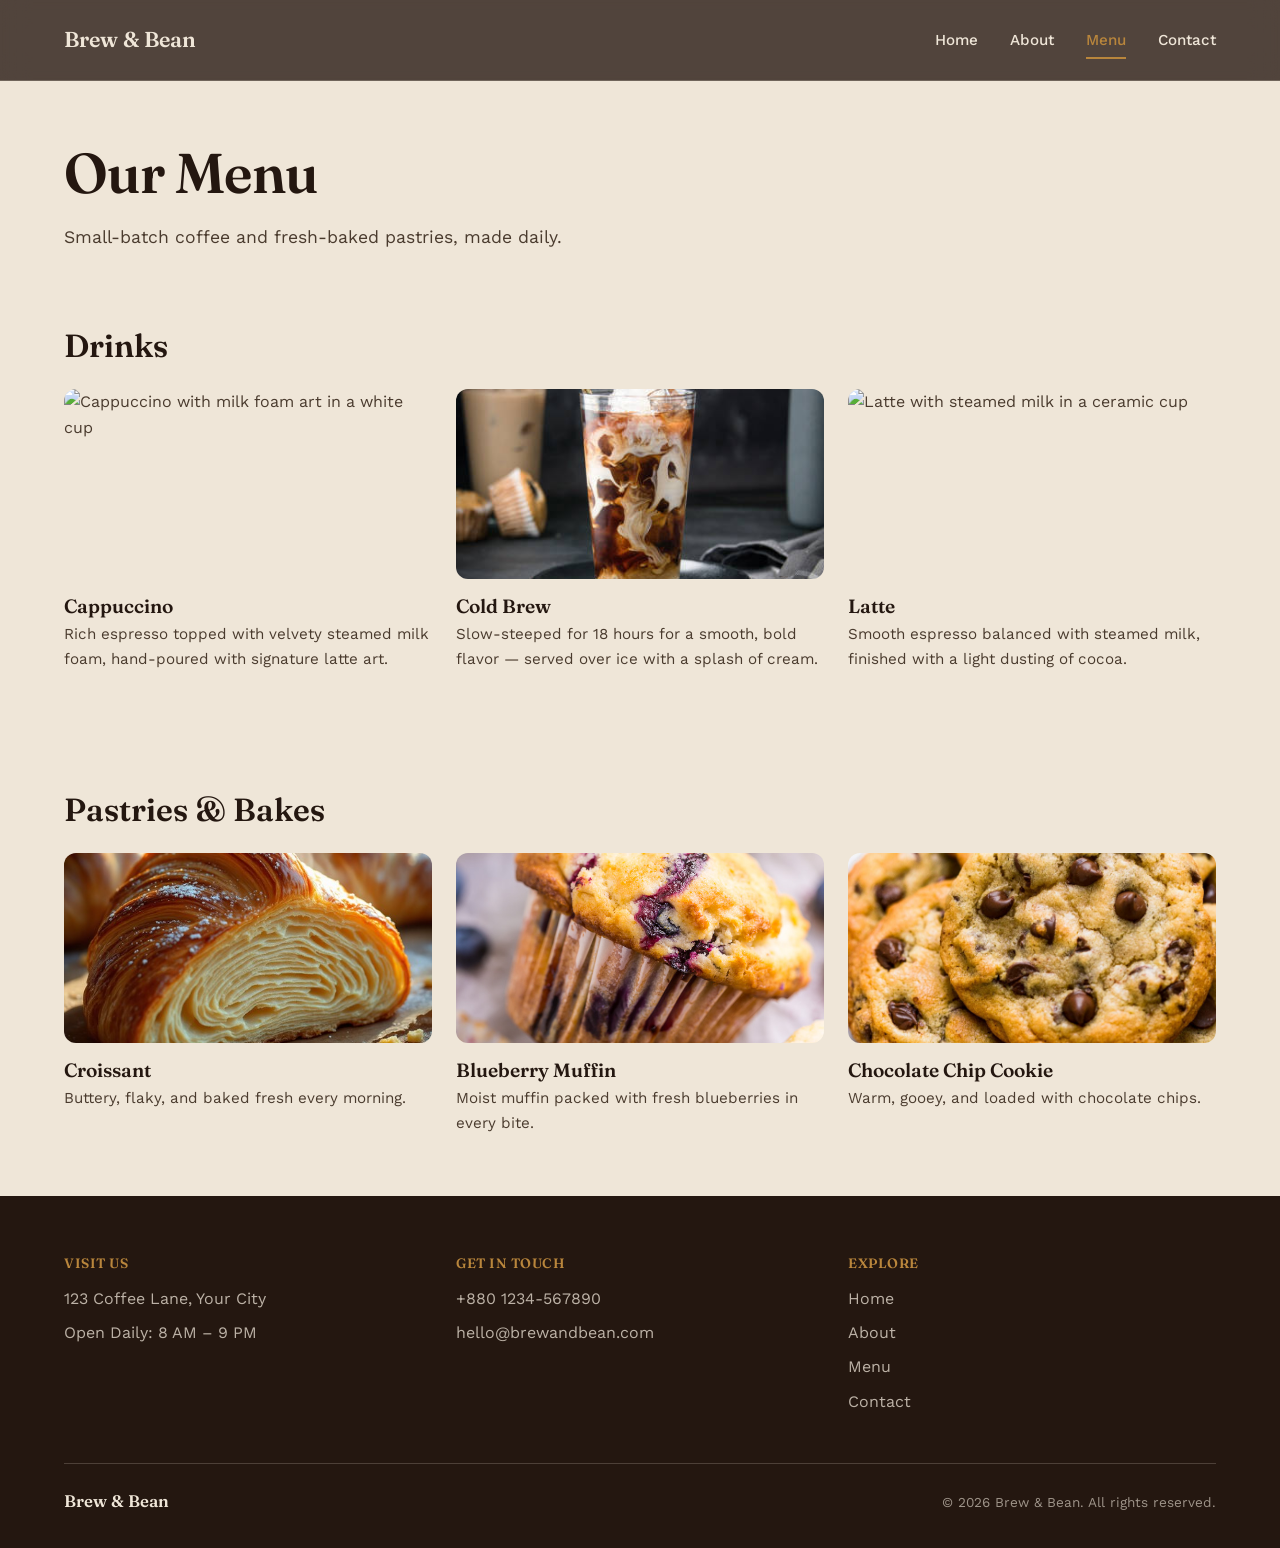
==== menu.html @ 31df15b6 "Project 1: Brew & Bean static webpage (DecodeLabs Frontend Dev Training)" ====
<!DOCTYPE html>
<html lang="en">

<head>
  <meta charset="UTF-8">
  <meta name="viewport" content="width=device-width, initial-scale=1.0">
  <meta name="description" content="Explore the Brew & Bean menu — coffee, drinks, and fresh-baked pastries.">
  <title>Menu — Brew &amp; Bean</title>
  <link rel="preconnect" href="https://fonts.googleapis.com">
  <link rel="preconnect" href="https://fonts.gstatic.com" crossorigin>
  <link
    href="https://fonts.googleapis.com/css2?family=Fraunces:opsz,wght@9..144,600;9..144,700&family=Work+Sans:wght@400;500;600&display=swap"
    rel="stylesheet">
  <link rel="stylesheet" href="css/style.css">
</head>

<body>

  <!-- ===== Header Section ===== -->
  <header class="site-header">
    <div class="container site-header__inner">
      <a href="index.html" class="site-header__logo">Brew &amp; Bean</a>
      <nav class="nav" aria-label="Main navigation">
        <ul class="nav__list">
          <li class="nav__item"><a href="index.html" class="nav__link">Home</a></li>
          <li class="nav__item"><a href="about.html" class="nav__link">About</a></li>
          <li class="nav__item nav__item--has-dropdown">
            <a href="menu.html" class="nav__link nav__link--active">Menu</a>
            <ul class="nav__dropdown">
              <li><a href="menu.html#cappuccino" class="nav__dropdown-link">Cappuccino</a></li>
              <li><a href="menu.html#cold-brew" class="nav__dropdown-link">Cold Brew</a></li>
              <li><a href="menu.html#latte" class="nav__dropdown-link">Latte</a></li>
              <li><a href="menu.html#croissant" class="nav__dropdown-link">Croissant</a></li>
              <li><a href="menu.html#blueberry-muffin" class="nav__dropdown-link">Blueberry Muffin</a></li>
              <li><a href="menu.html#chocolate-chip-cookie" class="nav__dropdown-link">Chocolate Chip Cookie</a></li>
            </ul>
          </li>
          <li class="nav__item"><a href="contact.html" class="nav__link">Contact</a></li>
        </ul>
      </nav>
    </div>
  </header>

  <main>

    <!-- ===== Page Intro Section ===== -->
    <section class="page-intro container">
      <h1>Our Menu</h1>
      <p class="page-intro__text">Small-batch coffee and fresh-baked pastries, made daily.</p>
    </section>

    <!-- ===== Drinks Section ===== -->
    <section class="menu-category container">
      <h2>Drinks</h2>
      <ul class="menu-list">
        <li class="menu-item" id="cappuccino">
          <img src="images/cappuccino.jpg" width="380" height="190" alt="Cappuccino with milk foam art in a white cup"
            class="menu-item__img">
          <h3 class="menu-item__title">Cappuccino</h3>
          <p class="menu-item__text">Rich espresso topped with velvety steamed milk foam, hand-poured with signature
            latte art.</p>
        </li>
        <li class="menu-item" id="cold-brew">
          <img src="images/Cold Brew.jpg" width="380" height="190" alt="Iced cold brew coffee in a tall glass"
            class="menu-item__img">
          <h3 class="menu-item__title">Cold Brew</h3>
          <p class="menu-item__text">Slow-steeped for 18 hours for a smooth, bold flavor — served over ice with a splash
            of cream.</p>
        </li>
        <li class="menu-item" id="latte">
          <img src="images/latte.jpg" width="380" height="190" alt="Latte with steamed milk in a ceramic cup"
            class="menu-item__img">
          <h3 class="menu-item__title">Latte</h3>
          <p class="menu-item__text">Smooth espresso balanced with steamed milk, finished with a light dusting of cocoa.
          </p>
        </li>
      </ul>
    </section>

    <!-- ===== Pastries Section ===== -->
    <section class="menu-category container">
      <h2>Pastries &amp; Bakes</h2>
      <ul class="menu-list">
        <li class="menu-item" id="croissant">
          <img src="images/croissant.jpg" width="380" height="190" alt="Golden flaky croissants on a plate"
            class="menu-item__img">
          <h3 class="menu-item__title">Croissant</h3>
          <p class="menu-item__text">Buttery, flaky, and baked fresh every morning.</p>
        </li>
        <li class="menu-item" id="blueberry-muffin">
          <img src="images/Blueberry Muffin.jpg" width="380" height="190"
            alt="Blueberry muffin with fresh blueberries on top" class="menu-item__img">
          <h3 class="menu-item__title">Blueberry Muffin</h3>
          <p class="menu-item__text">Moist muffin packed with fresh blueberries in every bite.</p>
        </li>
        <li class="menu-item" id="chocolate-chip-cookie">
          <img src="images/Chocolate Chip Cookie.jpg" width="380" height="190"
            alt="Chocolate chip cookie with melted chocolate chunks" class="menu-item__img">
          <h3 class="menu-item__title">Chocolate Chip Cookie</h3>
          <p class="menu-item__text">Warm, gooey, and loaded with chocolate chips.</p>
        </li>
      </ul>
    </section>

  </main>

  <!-- ===== Footer Section ===== -->
  <footer class="site-footer">
    <div class="container">
      <div class="site-footer__inner">
        <div class="site-footer__block">
          <h2 class="site-footer__heading">Visit Us</h2>
          <p>123 Coffee Lane, Your City</p>
          <p>Open Daily: 8 AM – 9 PM</p>
        </div>
        <div class="site-footer__block">
          <h2 class="site-footer__heading">Get in Touch</h2>
          <p><a href="tel:+8801234567890" class="site-footer__link">+880 1234-567890</a></p>
          <p><a href="mailto:hello@brewandbean.com" class="site-footer__link">hello@brewandbean.com</a></p>
        </div>
        <div class="site-footer__block">
          <h2 class="site-footer__heading">Explore</h2>
          <p><a href="index.html" class="site-footer__link">Home</a></p>
          <p><a href="about.html" class="site-footer__link">About</a></p>
          <p><a href="menu.html" class="site-footer__link">Menu</a></p>
          <p><a href="contact.html" class="site-footer__link">Contact</a></p>
        </div>
      </div>
      <div class="site-footer__bottom">
        <p class="site-footer__brand">Brew &amp; Bean</p>
        <p class="site-footer__copyright">&copy; 2026 Brew &amp; Bean. All rights reserved.</p>
      </div>
    </div>
  </footer>

</body>

</html>
---- css/style.css ----
/* ==================================================
   Brew & Bean - master.css
   DecodeLabs Project 1: Static Webpage Design
   ================================================== */

* {
  margin: 0;
  padding: 0;
  box-sizing: border-box;
}

:root {
  --ink: #241710;
  --paper: #efe6d8;
  --paper-deep: #e1d2b8;
  --crema: #b9863c;
  --text-soft: #4a3b2e;
  --rule: rgba(36, 23, 16, 0.15);
  --rule-on-dark: rgba(239, 230, 216, 0.2);

  --header-height: 80px;
  --gutter: 24px;
  --row-margin: 60px;
  --max-width: 1200px;
  --radius: 4px;
  --radius-lg: 12px;
}

html {
  scroll-behavior: smooth;
}

body {
  font-family: "Work Sans", sans-serif;
  font-size: 1rem;
  color: var(--text-soft);
  background-color: var(--paper);
  line-height: 1.65;
  min-height: 100vh;
  display: grid;
  grid-template-rows: auto 1fr auto;
}

h1,
h2,
h3 {
  font-family: "Fraunces", serif;
  color: var(--ink);
  line-height: 1.15;
  font-weight: 600;
}

h1 {
  font-size: clamp(2.25rem, 5vw, 3.5rem);
  letter-spacing: -0.01em;
  margin-bottom: 1.1rem;
}

h2 {
  font-size: clamp(1.5rem, 3vw, 2rem);
  margin-bottom: 0.75rem;
}

h3 {
  font-size: 1.2rem;
  margin-bottom: 0.4rem;
}

p {
  max-width: 62ch;
}

img {
  max-width: 100%;
  height: auto;
  display: block;
}

a {
  color: inherit;
  text-decoration: none;
}

a:hover {
  text-decoration: underline;
}

a:focus-visible,
button:focus-visible,
input:focus-visible,
textarea:focus-visible {
  outline: 3px solid var(--crema);
  outline-offset: 2px;
}

ul {
  list-style: none;
}

/* ==================================================
   Container Section
   ================================================== */
.container {
  max-width: var(--max-width);
  margin: 0 auto;
  padding-left: var(--gutter);
  padding-right: var(--gutter);
}

/* ==================================================
   Button Section
   width: 160px / height: 48px / padding: 1rem / radius: 4px
   (exact values from the DRY Principle component blueprint)
   ================================================== */
.button {
  display: inline-flex;
  align-items: center;
  justify-content: center;
  min-width: 160px;
  height: 48px;
  padding: 0 1rem;
  border-radius: var(--radius);
  font-weight: 600;
  font-family: "Work Sans", sans-serif;
  font-size: 1rem;
  cursor: pointer;
  border: 2px solid transparent;
  transition:
    background-color 0.2s ease,
    color 0.2s ease,
    border-color 0.2s ease;
}

.button--primary {
  background-color: var(--crema);
  border-color: var(--crema);
  color: var(--ink);
}

.button--primary:hover,
.button--primary:focus-visible {
  background-color: transparent;
  color: var(--crema);
}

.button--outline {
  background: transparent;
  border-color: var(--ink);
  color: var(--ink);
}

.button--outline:hover,
.button--outline:focus-visible {
  background-color: var(--ink);
  color: var(--paper);
}

/* ==================================================
   Header Section (glass / frosted style)
   semi-transparent + backdrop-filter, kept dark enough
   that the light nav text still passes contrast
   ================================================== */
.site-header {
  background-color: rgba(36, 23, 16, 0.78);
  backdrop-filter: blur(14px);
  -webkit-backdrop-filter: blur(14px);
  border-bottom: 1px solid var(--rule-on-dark);
  position: sticky;
  top: 0;
  z-index: 10;
}

.site-header__inner {
  height: var(--header-height);
  display: flex;
  align-items: center;
  justify-content: space-between;
}

.site-header__logo {
  font-family: "Fraunces", serif;
  font-size: 1.35rem;
  font-weight: 600;
  color: var(--paper);
}

/* ==================================================
   Navigation Section
   ================================================== */
.nav__list {
  display: flex;
  align-items: center;
  gap: 2rem;
}

.nav__item {
  position: relative;
}

.nav__link {
  color: var(--paper);
  font-weight: 500;
  font-size: 0.95rem;
  padding: 0.5rem 0;
  border-bottom: 2px solid transparent;
}

.nav__link:hover,
.nav__link:focus-visible,
.nav__link--active {
  color: var(--crema);
  border-bottom-color: var(--crema);
}

.nav__dropdown {
  position: absolute;
  top: 100%;
  left: 0;
  min-width: 200px;
  background-color: rgba(36, 23, 16, 0.95);
  backdrop-filter: blur(14px);
  -webkit-backdrop-filter: blur(14px);
  border: 1px solid var(--rule-on-dark);
  box-shadow: 0 12px 24px rgba(0, 0, 0, 0.35);
  opacity: 0;
  visibility: hidden;
  transform: translateY(6px);
  transition:
    opacity 0.2s ease,
    transform 0.2s ease,
    visibility 0.2s ease;
}

.nav__item--has-dropdown:hover .nav__dropdown,
.nav__item--has-dropdown:focus-within .nav__dropdown {
  opacity: 1;
  visibility: visible;
  transform: translateY(0);
}

.nav__dropdown-link {
  display: block;
  padding: 0.65rem 1.1rem;
  color: var(--paper);
  font-size: 0.9rem;
  font-weight: 400;
}

.nav__dropdown-link:hover,
.nav__dropdown-link:focus-visible {
  background-color: rgba(185, 134, 60, 0.15);
  color: var(--crema);
}

/* ==================================================
   Section Spacing (vertical rhythm for every section)
   ================================================== */
section {
  padding: var(--row-margin) 0;
}

/* ==================================================
   Hero Section
   min-height: 100vh (minus header) / padding: 120px 0
   (exact values from the page blueprint)
   ================================================== */
.hero {
  position: relative;
  overflow: hidden;
  background-color: var(--ink);
  padding: 120px 0;
  min-height: calc(100vh - var(--header-height));
  display: flex;
  align-items: center;
}

.hero__bg {
  position: absolute;
  inset: 0;
  width: 100%;
  height: 100%;
  object-fit: cover;
}

.hero::after {
  content: "";
  position: absolute;
  inset: 0;
  background: linear-gradient(
    180deg,
    rgba(36, 23, 16, 0.75),
    rgba(36, 23, 16, 0.92)
  );
}

.hero .container {
  position: relative;
  z-index: 1;
}

.hero__title {
  color: var(--paper);
  max-width: 16ch;
  animation: fade-up 0.7s ease both;
}

.hero__text {
  color: rgba(239, 230, 216, 0.75);
  max-width: 46ch;
  font-size: 1.1rem;
  margin-bottom: 2rem;
  animation: fade-up 0.7s ease 0.15s both;
}

.hero .button {
  animation: fade-up 0.7s ease 0.3s both;
}

@keyframes fade-up {
  from {
    opacity: 0;
    transform: translateY(16px);
  }
  to {
    opacity: 1;
    transform: translateY(0);
  }
}

/* ==================================================
   Popular Picks Section
   literal 12-col content grid: 2 big tiles (span 3 cols,
   span 2 rows) + 4 small tiles (span 3 cols, 1 row each)
   ================================================== */
.popular__grid {
  display: grid;
  grid-template-columns: repeat(12, 1fr);
  grid-template-rows: repeat(2, 220px);
  gap: var(--gutter);
  margin-top: 1.5rem;
}

.popular-item {
  position: relative;
  display: block;
  overflow: hidden;
  border-radius: var(--radius-lg);
}

.popular-item:nth-child(1) {
  grid-column: 1 / span 3;
  grid-row: 1 / span 2;
}
.popular-item:nth-child(2) {
  grid-column: 4 / span 3;
  grid-row: 1 / span 2;
}
.popular-item:nth-child(3) {
  grid-column: 7 / span 3;
  grid-row: 1;
}
.popular-item:nth-child(4) {
  grid-column: 10 / span 3;
  grid-row: 1;
}
.popular-item:nth-child(5) {
  grid-column: 7 / span 3;
  grid-row: 2;
}
.popular-item:nth-child(6) {
  grid-column: 10 / span 3;
  grid-row: 2;
}

.popular-item__img {
  position: absolute;
  inset: 0;
  width: 100%;
  height: 100%;
  object-fit: cover;
  transition: transform 0.3s ease;
}

.popular-item:hover .popular-item__img,
.popular-item:focus-visible .popular-item__img {
  transform: scale(1.04);
}

.popular-item__label {
  position: absolute;
  left: 0;
  right: 0;
  bottom: 0;
  padding: 1.1rem 1.25rem;
  background: linear-gradient(
    to top,
    rgba(36, 23, 16, 0.88),
    rgba(36, 23, 16, 0)
  );
}

.popular-item__label h3 {
  color: var(--paper);
  margin-bottom: 0;
  font-size: 1.05rem;
}

/* ==================================================
   Story / Highlight Section (image + text, two column)
   ================================================== */
.story,
.highlight {
  display: flex;
  flex-wrap: wrap;
  align-items: center;
  gap: 3rem;
}

.story__img,
.highlight__img {
  flex: 1 1 380px;
  aspect-ratio: 5 / 4;
  object-fit: cover;
  border-radius: var(--radius-lg);
}

.story__content,
.highlight__content {
  flex: 1 1 380px;
}

/* ==================================================
   Row List Section (values list on the about page)
   ================================================== */
.row-list {
  border-top: 1px solid var(--rule);
}

.row-list__item {
  display: grid;
  grid-template-columns: 1fr 2fr;
  gap: var(--gutter);
  padding: 1.75rem 0;
  border-bottom: 1px solid var(--rule);
}

.row-list__item p {
  margin: 0;
}

/* ==================================================
   Menu Section
   12-col grid, 3 cards per row (each item spans 4 cols)
   ================================================== */
.menu-list {
  display: grid;
  grid-template-columns: repeat(12, 1fr);
  gap: var(--gutter);
  margin-top: 1.5rem;
}

.menu-item {
  grid-column: span 4;
  display: flex;
  flex-direction: column;
}

.menu-item__img {
  width: 100%;
  height: 190px;
  object-fit: cover;
  border-radius: var(--radius-lg);
}

.menu-item__title {
  margin-top: 1rem;
  margin-bottom: 0.3rem;
}

.menu-item__text {
  margin: 0;
  font-size: 0.95rem;
}

/* ==================================================
   Page Intro Section
   ================================================== */
.page-intro {
  padding-bottom: 1rem;
}

.page-intro__text {
  font-size: 1.1rem;
}

/* ==================================================
   Contact Section
   ================================================== */
.contact {
  display: flex;
  flex-wrap: wrap;
  gap: 3.5rem;
}

.contact__info,
.contact-form {
  flex: 1 1 380px;
}

.contact__link {
  display: inline-block;
  margin-bottom: 0.4rem;
  color: var(--crema);
  font-weight: 600;
}

.contact__map {
  position: relative;
  margin-top: 1.5rem;
  aspect-ratio: 10 / 7;
  border-radius: var(--radius-lg);
  overflow: hidden;
}

.contact__map iframe {
  position: absolute;
  inset: 0;
  width: 100%;
  height: 100%;
  border: 0;
}

.contact-form__group {
  margin-bottom: 1.25rem;
}

.contact-form__label {
  display: block;
  font-weight: 600;
  font-size: 0.9rem;
  margin-bottom: 0.4rem;
  color: var(--ink);
}

.contact-form__input,
.contact-form__textarea {
  width: 100%;
  padding: 0.75rem;
  border: 1px solid var(--rule);
  border-radius: var(--radius);
  font-family: inherit;
  font-size: 1rem;
  background-color: var(--paper-deep);
  color: var(--text-soft);
}

.contact-form__textarea {
  resize: vertical;
}

/* ==================================================
   Footer Section
   ================================================== */
.site-footer {
  background-color: var(--ink);
  color: var(--paper);
  padding: var(--row-margin) 0 2rem;
}

.site-footer__inner {
  display: grid;
  grid-template-columns: repeat(auto-fit, minmax(160px, 1fr));
  gap: var(--gutter);
  padding-bottom: 2.5rem;
  border-bottom: 1px solid var(--rule-on-dark);
  margin-bottom: 1.5rem;
}

.site-footer__heading {
  color: var(--crema);
  font-size: 0.85rem;
  letter-spacing: 0.04em;
  text-transform: uppercase;
  margin-bottom: 0.9rem;
}

.site-footer__block p {
  color: rgba(239, 230, 216, 0.75);
  margin-bottom: 0.5rem;
}

.site-footer__link {
  color: rgba(239, 230, 216, 0.75);
  font-weight: 400;
}

.site-footer__link:hover,
.site-footer__link:focus-visible {
  color: var(--crema);
}

.site-footer__bottom {
  display: flex;
  align-items: center;
  justify-content: space-between;
  flex-wrap: wrap;
  gap: 0.5rem;
}

.site-footer__brand {
  font-family: "Fraunces", serif;
  font-weight: 600;
  font-size: 1.05rem;
  color: var(--paper);
}

.site-footer__copyright {
  font-size: 0.85rem;
  color: rgba(239, 230, 216, 0.6);
}

/* ==================================================
   Responsive Section
   ================================================== */
@media (max-width: 720px) {
  .site-header__inner {
    flex-wrap: wrap;
    height: auto;
    padding-top: 1rem;
    padding-bottom: 1rem;
    gap: 0.75rem;
  }

  .site-header {
    position: static;
  }

  .nav__list {
    flex-wrap: wrap;
    gap: 1rem;
  }

  .row-list__item {
    grid-template-columns: 1fr;
  }

  .popular__grid {
    grid-template-columns: 1fr;
    grid-template-rows: none;
  }

  .popular-item:nth-child(1),
  .popular-item:nth-child(2),
  .popular-item:nth-child(3),
  .popular-item:nth-child(4),
  .popular-item:nth-child(5),
  .popular-item:nth-child(6) {
    grid-column: 1;
    grid-row: auto;
    aspect-ratio: 4 / 3;
  }

  .menu-item {
    grid-column: span 12;
  }

  .story,
  .highlight {
    gap: 1.5rem;
  }
}

/* ==================================================
   Reduced Motion Section
   ================================================== */
@media (prefers-reduced-motion: reduce) {
  html {
    scroll-behavior: auto;
  }

  * {
    transition: none !important;
  }

  .hero__title,
  .hero__text,
  .hero .button {
    animation: none;
  }
}
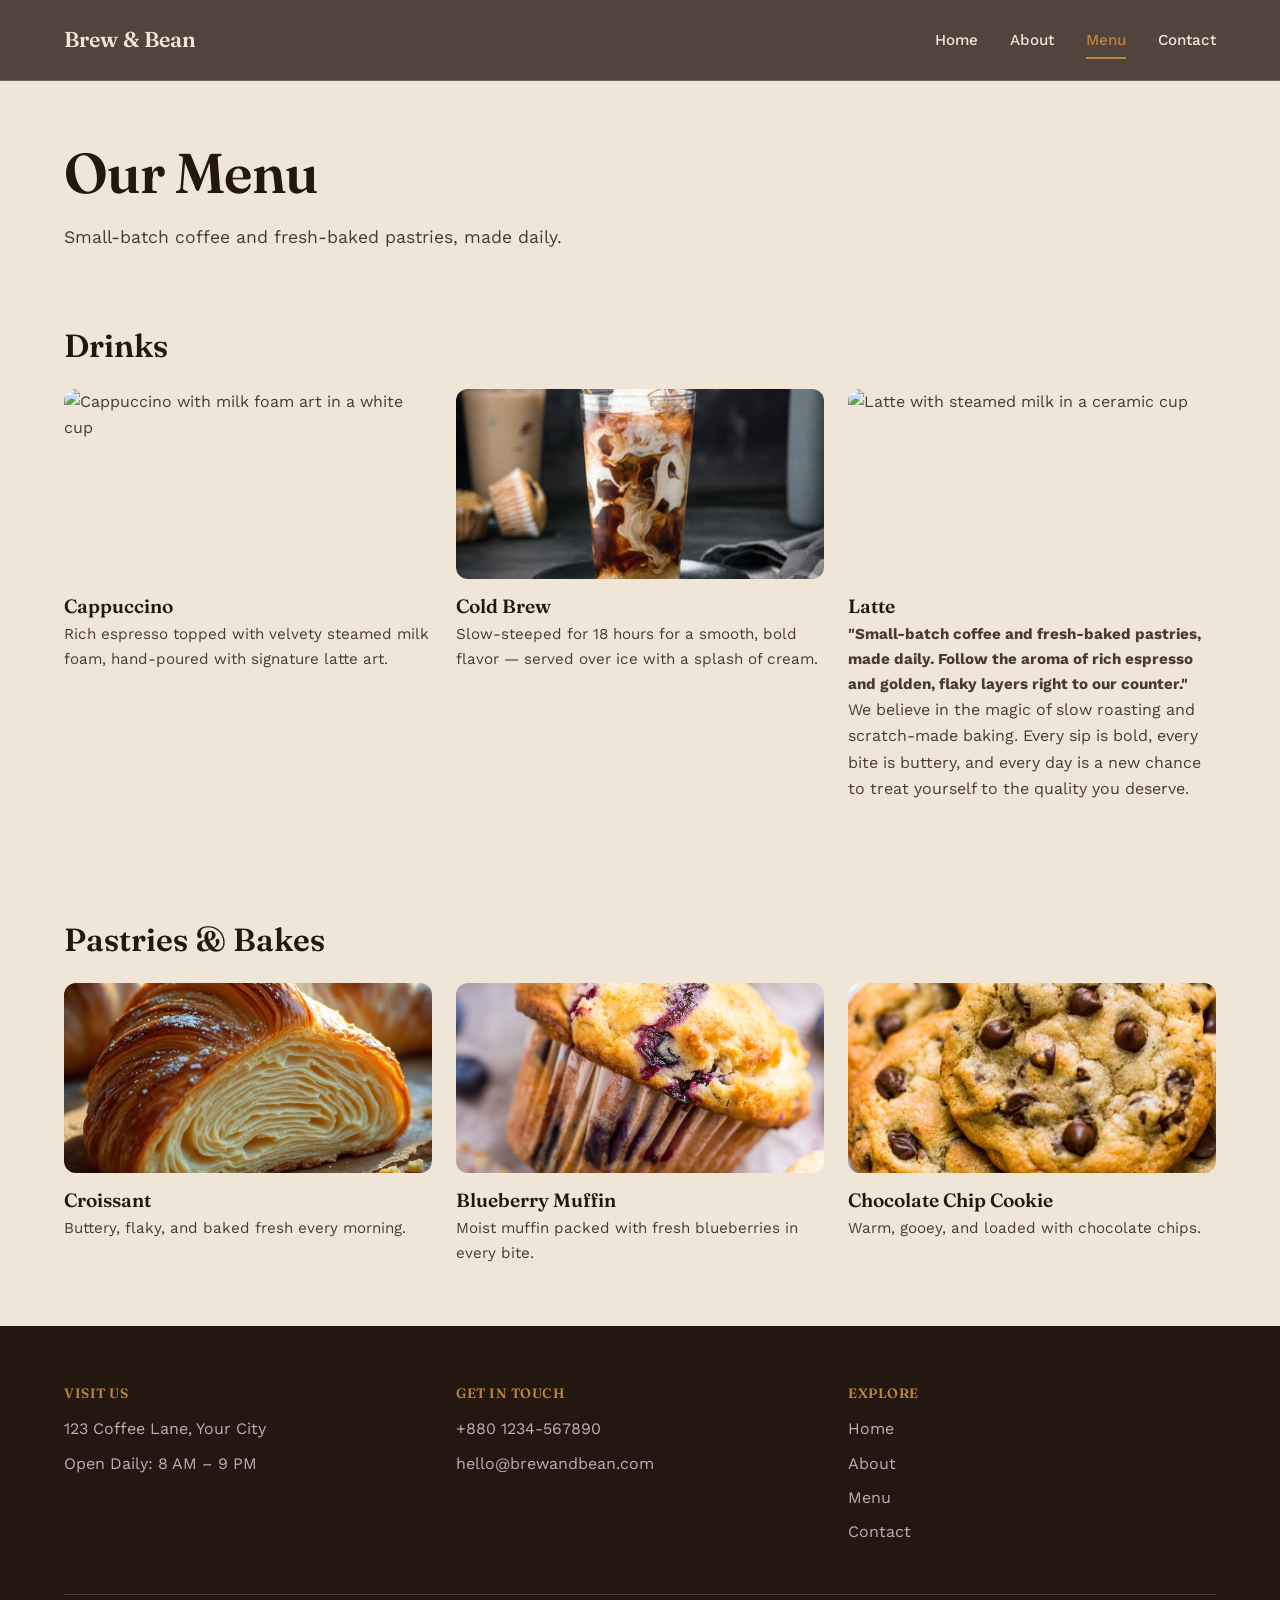
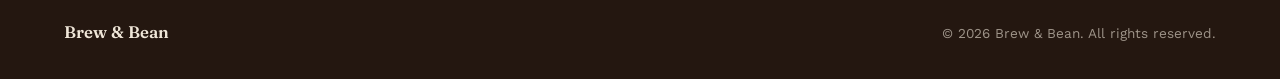
==== commit 3a8a0ff5: "image update" ====
--- a/menu.html
+++ b/menu.html
@@ -71,8 +71,15 @@
           <img src="images/latte.jpg" width="380" height="190" alt="Latte with steamed milk in a ceramic cup"
             class="menu-item__img">
           <h3 class="menu-item__title">Latte</h3>
-          <p class="menu-item__text">Smooth espresso balanced with steamed milk, finished with a light dusting of cocoa.
+          <b class="menu-item__text">"Small-batch coffee and fresh-baked pastries, made daily. Follow the aroma of rich
+            espresso and golden, flaky layers right to our counter."
+
+          </b>
+          <p>
+            We believe in the magic of slow roasting and scratch-made baking. Every sip is bold, every bite is buttery,
+            and every day is a new chance to treat yourself to the quality you deserve.
           </p>
+
         </li>
       </ul>
     </section>
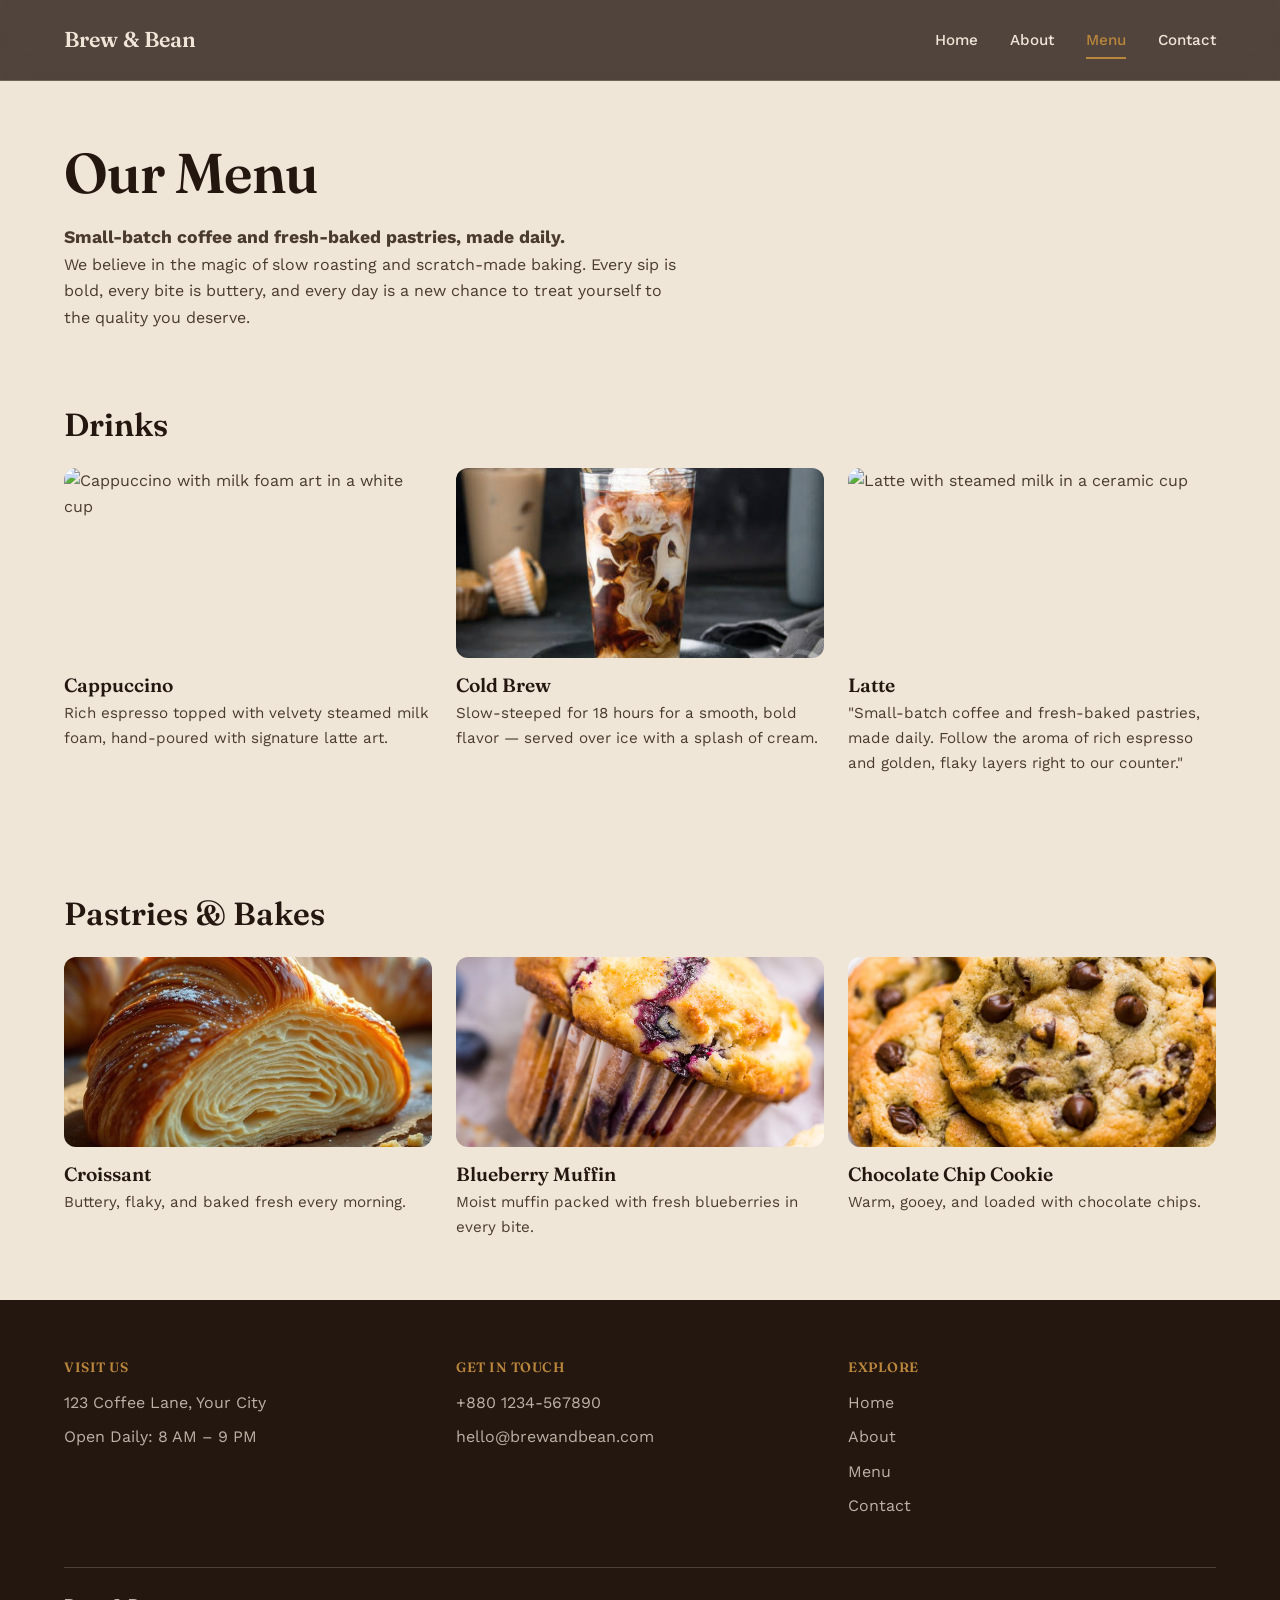
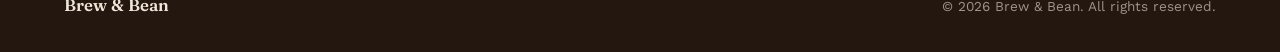
==== commit 2c8f988c: "text update in menu page" ====
--- a/menu.html
+++ b/menu.html
@@ -46,7 +46,15 @@
     <!-- ===== Page Intro Section ===== -->
     <section class="page-intro container">
       <h1>Our Menu</h1>
-      <p class="page-intro__text">Small-batch coffee and fresh-baked pastries, made daily.</p>
+      <b class="page-intro__text">Small-batch coffee and fresh-baked pastries, made daily.
+
+      </b>
+
+      <p>
+
+        We believe in the magic of slow roasting and scratch-made baking. Every sip is bold, every bite is buttery,
+        and every day is a new chance to treat yourself to the quality you deserve.
+      </p>
     </section>
 
     <!-- ===== Drinks Section ===== -->
@@ -71,15 +79,9 @@
           <img src="images/latte.jpg" width="380" height="190" alt="Latte with steamed milk in a ceramic cup"
             class="menu-item__img">
           <h3 class="menu-item__title">Latte</h3>
-          <b class="menu-item__text">"Small-batch coffee and fresh-baked pastries, made daily. Follow the aroma of rich
+          <p class="menu-item__text">"Small-batch coffee and fresh-baked pastries, made daily. Follow the aroma of rich
             espresso and golden, flaky layers right to our counter."
-
-          </b>
-          <p>
-            We believe in the magic of slow roasting and scratch-made baking. Every sip is bold, every bite is buttery,
-            and every day is a new chance to treat yourself to the quality you deserve.
           </p>
-
         </li>
       </ul>
     </section>
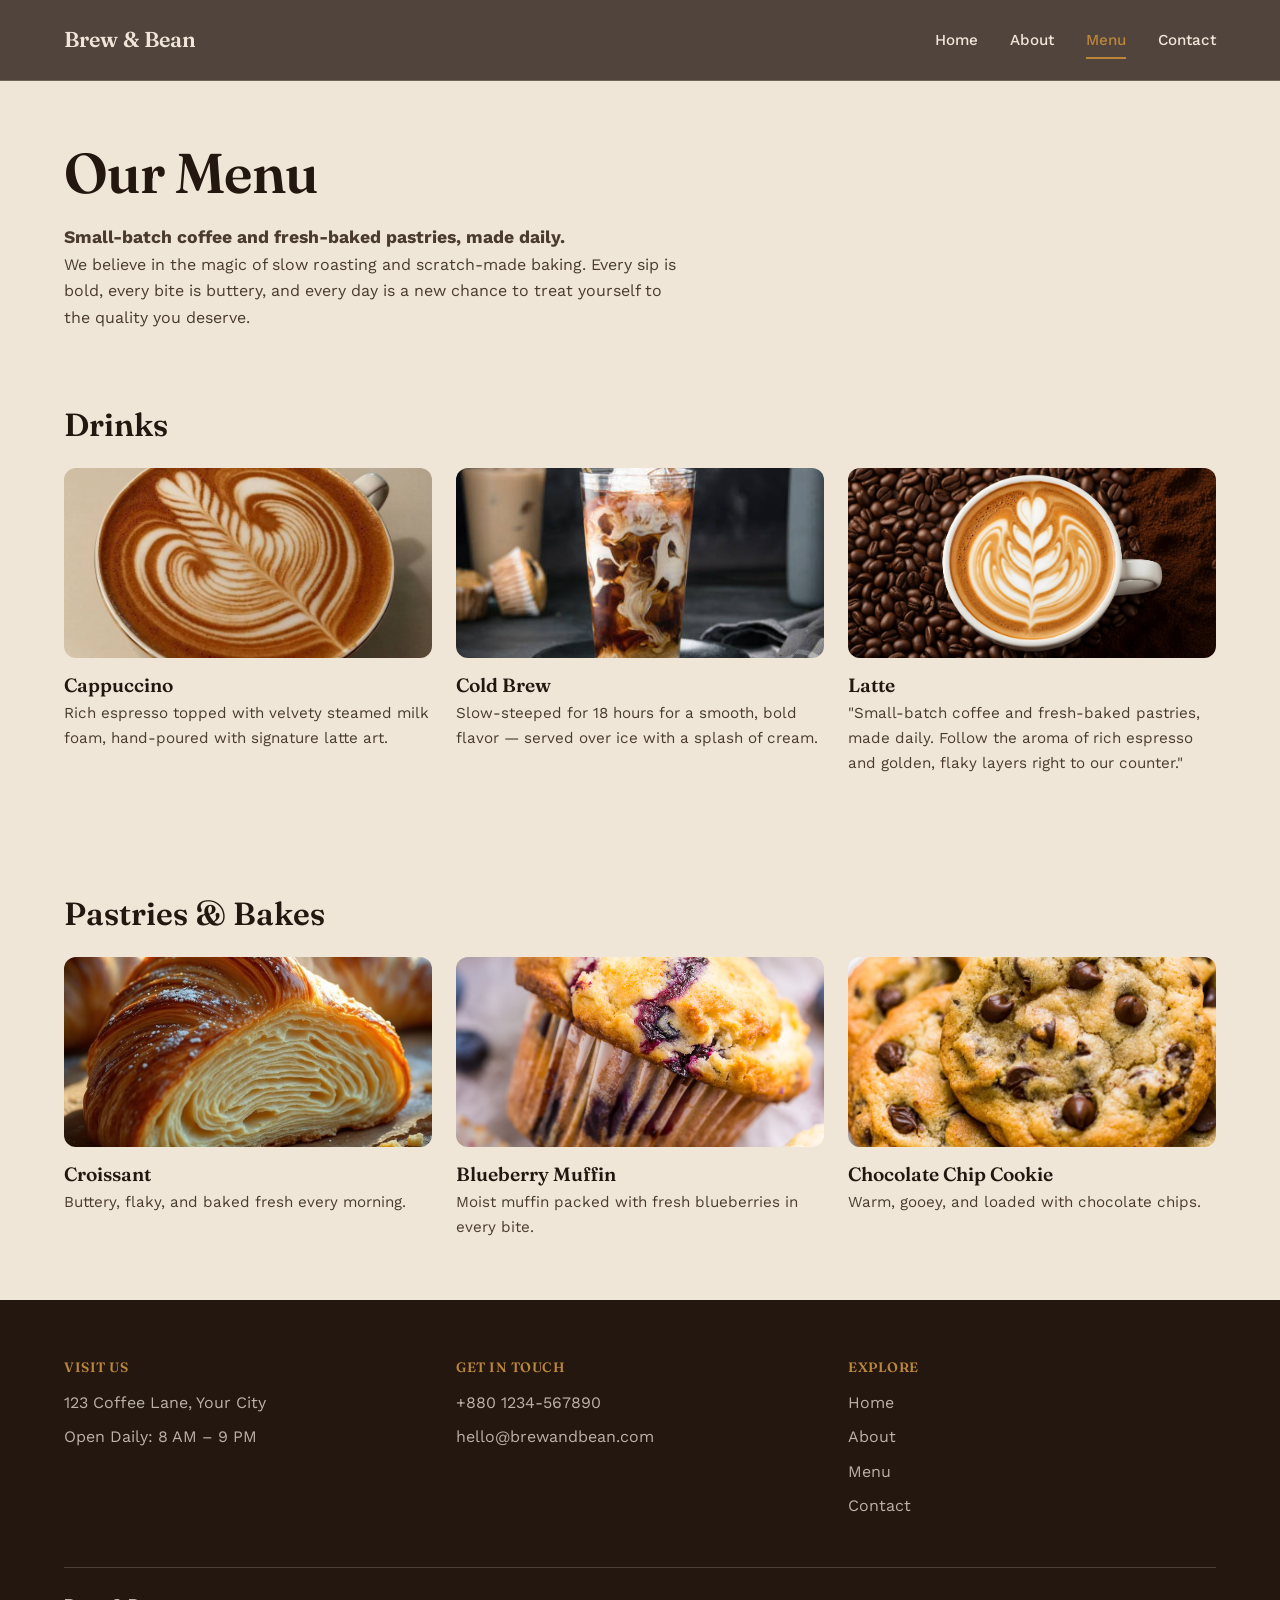
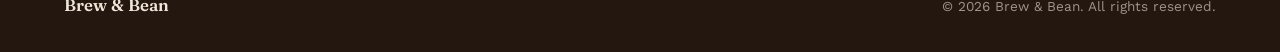
==== commit 97d0d442: "image name update" ====
--- a/menu.html
+++ b/menu.html
@@ -62,7 +62,7 @@
       <h2>Drinks</h2>
       <ul class="menu-list">
         <li class="menu-item" id="cappuccino">
-          <img src="images/cappuccino.jpg" width="380" height="190" alt="Cappuccino with milk foam art in a white cup"
+          <img src="images/Cappuccino.jpg" width="380" height="190" alt="Cappuccino with milk foam art in a white cup"
             class="menu-item__img">
           <h3 class="menu-item__title">Cappuccino</h3>
           <p class="menu-item__text">Rich espresso topped with velvety steamed milk foam, hand-poured with signature
@@ -76,7 +76,7 @@
             of cream.</p>
         </li>
         <li class="menu-item" id="latte">
-          <img src="images/latte.jpg" width="380" height="190" alt="Latte with steamed milk in a ceramic cup"
+          <img src="images/Latte.jpg" width="380" height="190" alt="Latte with steamed milk in a ceramic cup"
             class="menu-item__img">
           <h3 class="menu-item__title">Latte</h3>
           <p class="menu-item__text">"Small-batch coffee and fresh-baked pastries, made daily. Follow the aroma of rich
